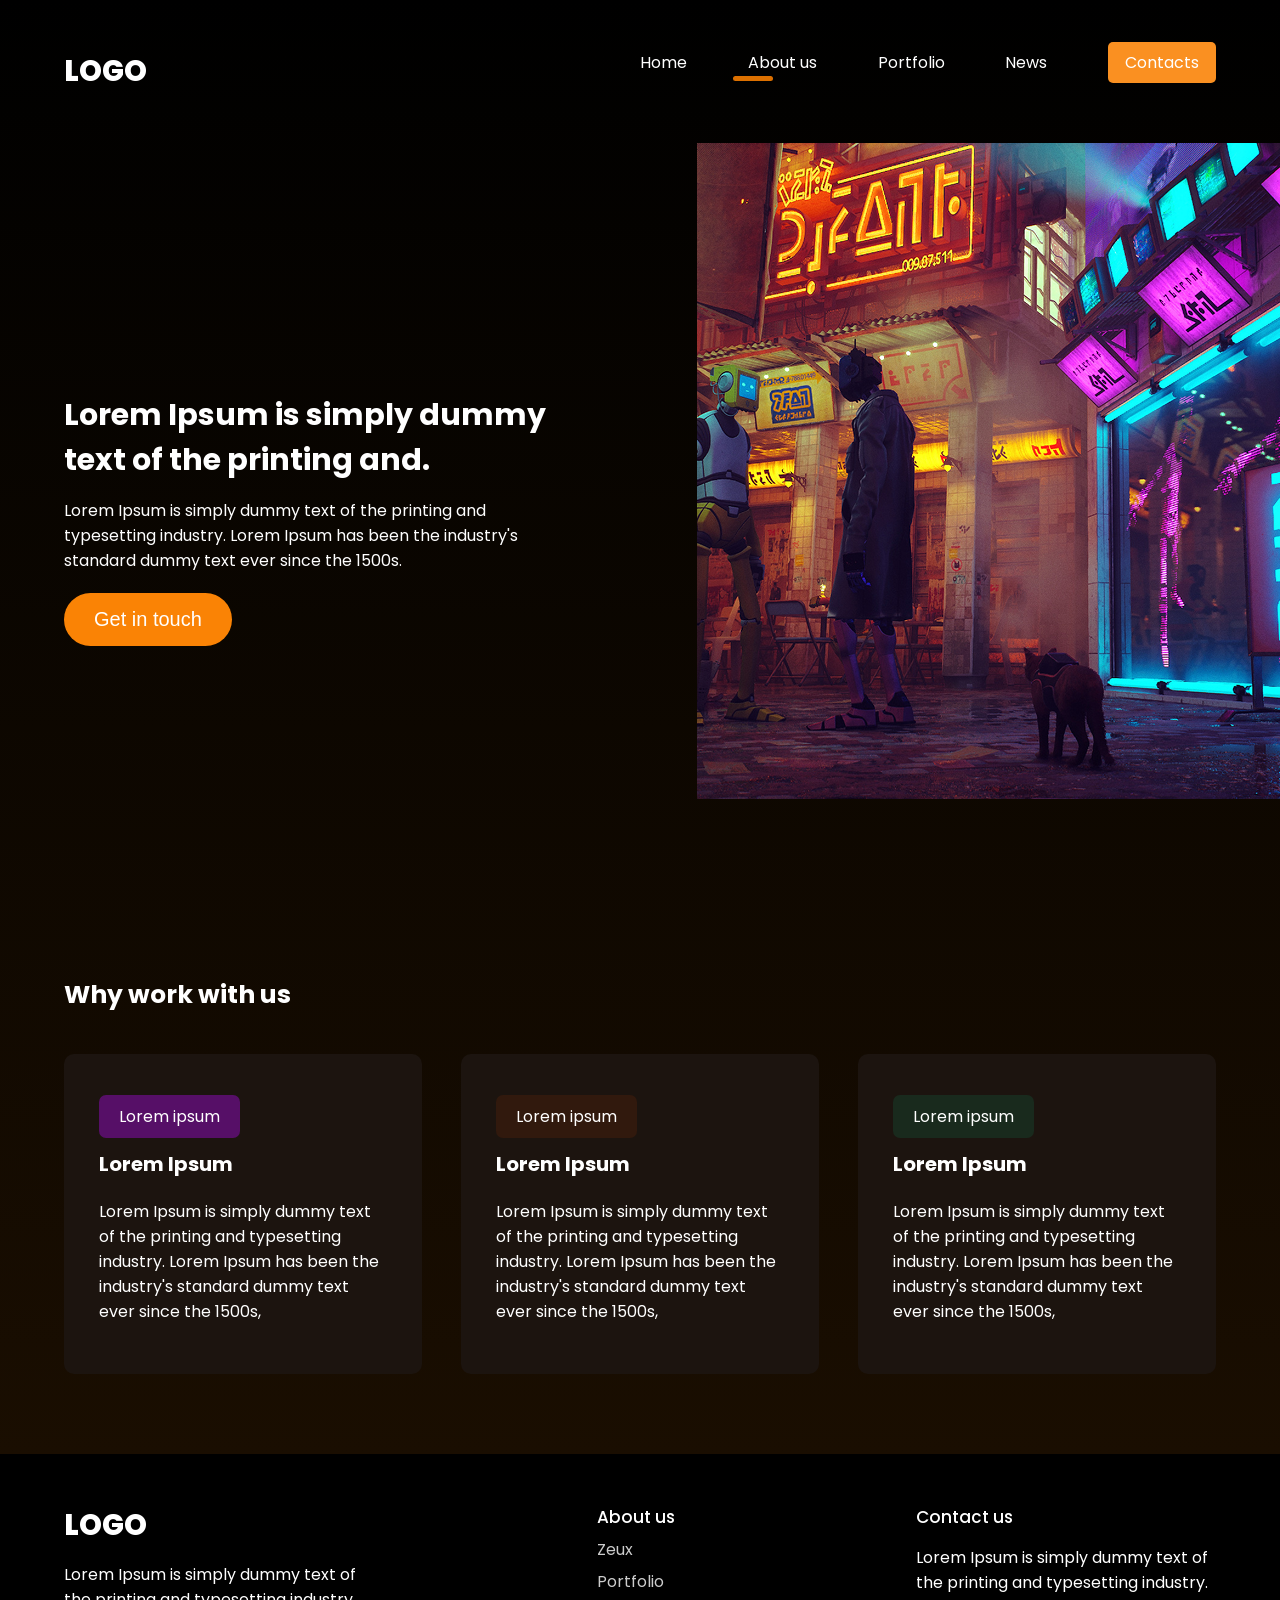
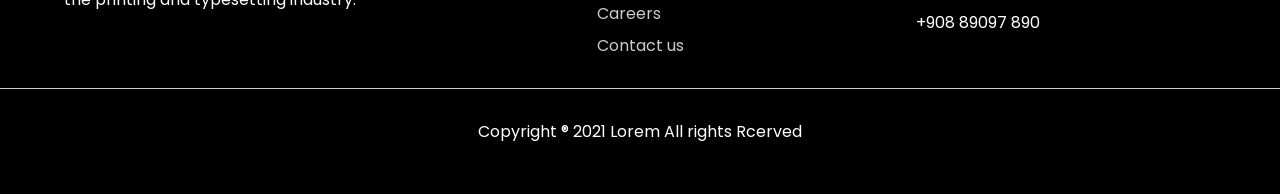
==== about.html @ 0c572fb6 "Add files via upload" ====
<!DOCTYPE html>
<html lang="en">
<head>
    <meta charset="UTF-8">
    <meta name="viewport" content="width=device-width, initial-scale=1.0">
    <title>LogoGame</title>
    <link rel="shortcut icon" href="/Images/favicon.svg" type="image/x-icon">
    <link rel="stylesheet" href="/style.css">
</head>

<body>
    <div class="wrapper">
        <header class="container">
            <span class="logo">logo</span>
            <nav>
                <ul>
                    <li><a href="/">Home</a></li>
                    <li class="active"><a href="/about.html">About us</a></li>
                    <li><a href="#">Portfolio</a></li>
                    <li><a href="#">News</a></li>
                    <li class="btn"><a href="/contacts.html">Contacts</a></li>
                </ul>
            </nav>
        </header>
        
        <div class="hero-about container">
            <div class="info">
                <h1>Lorem Ipsum is simply dummy text of the printing and.</h1>
                <p>Lorem Ipsum is simply dummy text of the printing and typesetting industry. Lorem Ipsum has been the industry's standard dummy text ever since the 1500s.</p>
                <button class="btn">Get in touch</button>
            </div>
            <img src="/Images/about-banner.png" alt="">
        </div>

        <div class="container work">
            <h2>Why work with us</h2>
            <div class="blocks">
               <div class="block">
                    <span class="badge purple">Lorem ipsum</span>
                    <h3>Lorem Ipsum</h3>
                    <p>Lorem Ipsum is simply dummy text of the printing and typesetting industry. Lorem Ipsum has been the industry's standard dummy text ever since the 1500s,</p>   
               </div> 
               <div class="block">
                    <span class="badge brown">Lorem ipsum</span>
                    <h3>Lorem Ipsum</h3>
                    <p>Lorem Ipsum is simply dummy text of the printing and typesetting industry. Lorem Ipsum has been the industry's standard dummy text ever since the 1500s,</p>   
               </div> 
               <div class="block">
                    <span class="badge green">Lorem ipsum</span>
                    <h3>Lorem Ipsum</h3>
                    <p>Lorem Ipsum is simply dummy text of the printing and typesetting industry. Lorem Ipsum has been the industry's standard dummy text ever since the 1500s,</p>   
               </div> 
            </div>
        </div>
    </div>
    <footer>
        <div class="blocks container">
            <div>
                <span class="logo">logo</span>
                <p>Lorem Ipsum is simply dummy text of the printing and typesetting industry. </p>
            </div>
            <div>
                <h4>About us</h4>
                <ul>
                    <li>Zeux</li>
                    <li>Portfolio</li>
                    <li>Careers</li>
                    <li>Contact us</li>
                </ul>
            </div>
            <div>
                <h4>Contact us</h4>
                <p>Lorem Ipsum is simply dummy text of the printing and typesetting industry. </p>
                <p>+908 89097 890</p>
            </div>
        </div>
        <hr>
        <p>Copyright ® 2021 Lorem All rights Rcerved</p>
    </footer>
</body>
</html>
---- style.css ----
@import url('https://fonts.googleapis.com/css2?family=Poppins:wght@400;500;600;800&display=swap');

* {
    margin: 0;
    padding: 0;
}

body {
    font-family: 'Poppins', sans-serif;
    font-weight: 400;
    color: #FFF;
    font-size: 16px;
    background: #000;
}

a {
    text-decoration: none;
}

img {
    max-width: 100%;
}

.wrapper {
    background: linear-gradient(180deg, rgba(0, 0, 0, 1) 0%, rgba(26, 14, 1, 1) 100%);
    width: 100%;
    overflow: hidden;
}

.container {
    max-width: 1400px;
    width: 90%;
    margin: 0 auto;
}

header {
    padding: 50px 0;
}

header .logo, footer .blocks .logo{
    text-transform: uppercase;
    font-size: 29px;
    font-weight: 800;
}

header nav {
    float: right;
    width: 50%;
}

header nav ul {
    list-style: none;
    display: flex;
    justify-content: space-between;
    z-index: 2;
    position: relative;
}

header nav ul li {
    display: inline-block;
}

header nav ul li a {
    color: #FFF;
}

header nav ul li.active::after {
    content: '';
    display: block;
    width: 40px;
    height: 5px;
    background: #DC7000;
    border-radius: 10px;
    position: relative;
    top: 1px;
    left: -15px;
}

header nav ul li:not(.active):not(.btn) a:hover {
    border-bottom: 5px solid #DC7000;

}

header nav ul li.btn a, .email .block button {
    background: #FA9021;
    padding: 9px 17px;
    border-radius: 5px;
    transition: all 500ms ease;
}

header nav ul li.btn a:hover, .email .block button {
    background: #a02604;
}

.hero {
    padding-bottom: 100px;
    position: relative;
    z-index: 1;
}

.hero--info {
    width: 530px;
    padding-top: 70px;
}

.hero--info h2 {
    color: #E87D0E;
    font-size: 20px;
    font-weight: 600;
}

.hero--info h1 {
    font-size: 50px;
    font-weight: 600;
}

.hero--info p {
    font-weight: 500;
    line-height: 170%;
    margin: 30px 0;
}

.hero--info .btn, .hero-about .info .btn {
    background: #FA8305;
    color: #fff;
    border-radius: 50px;
    padding: 15px 30px;
    border: 0;
    transition: all 500ms ease;
    font-size: 20px;
}

.hero--info .btn:hover, .hero-about .info .btn:hover {
    cursor: pointer;
    transform: scale(1.1);
}

.hero img {
    position: absolute;
    top: -150px;
    right: 0;
}


/* Game section */
.trending {
    padding-top: 50px;
}

.trending h3 {
    font-weight: 600;
    font-size: 31px;
}

.trending .see-all, .projects .see-all {
    color: #fff;
    background: #25211D;
    border-radius: 5px;
    padding: 12px 23px;
    float: right;
    display: block;
    transition: all 500ms ease;
}


.trending .see-all:hover, .projects .see-all:hover {
    transform: scale(1.1);
}

.trending .games {
    display: flex;
    justify-content: space-between;
    width: 100%;
    padding: 50px 0;
}

.trending .games span {
    display: block;
    text-align: center;
    margin-top: 20px;
}

.trending .games span img {
    position: relative;
    top: 5px;
    margin-right: 7px;
}

.big-text {
    padding: 50px 0;
    font-size: 35px;
    font-weight: 600;
    text-align: center;
    width: 800px;
}

.banner {
    padding: 80px;

}

.banner h3 {
    font-size: 30px;
    font-weight: 600;
    margin-bottom: 30px;

}

.banner p {
    line-height: 170%;
    margin-bottom: 30px;
    width: 550px;
}

.banner img {
    width: 100%;
    margin-bottom: 30px;
}

/* section for image */

.features {
    background: url('Images/Rectangle\ 5.png') no-repeat center center fixed;
    background-size: cover;
    padding: 80px 0;
}

.features h3, 
.features p {
    margin-bottom: 20px;
    text-align: center;
    max-width: 800px;
    margin-left: auto;
    margin-right: auto;
}

.features h3 {
    font-size: 30px;
}

.features .info {
    display: flex;
    justify-content: center;
    flex-wrap: wrap;
}

.features .info .block {
    text-align: center;
    width: 20%;
    margin: 30px 2%;
}

.features .info .block img {
    margin-bottom: 15px;
}

.projects {
    padding: 100px 0;
}

.projects h3  {
    font-size: 30px;
    text-align: center;
}

.projects p {
    margin: 40px 0;
    text-align: center;
}

.projects .images {
    display: flex;
    justify-content: space-around;
    margin-bottom: 25px;
}

.projects .see-all {
    float: none;
    width: 60px;
    text-align: center;
    margin: 0 auto;
}

/* lower part */
.email {
    padding-bottom: 120px;
}

.email h3 {
    margin-top: 60px;
    font-size: 30px;
}

.email .block {
    background: #1C140F;
    margin-top: 30px;
    border-radius: 10px;
    padding: 40px 3%;
    width: 94%;
    display: flex;
    justify-content: space-between;
    align-items: center;
}

.email .block h4 {
    font-size: 30px;
    font-weight: 500;
}

.email .block p {
    width: 500px;
}

.email .block input {
    background: #fff;
    outline: none;
    border: 0;
    border-radius: 5px;
    width: 380px;
    font-family: 'Poppins', sans-serif;
    font-weight: 400;
    padding: 20px 30px;
    color: #DC7000;
    position: relative;
    right: -105px;
    z-index: 1;
    padding-right: 120px;
}

.email .block input::placeholder {
    color: #DC7000;
}

.email .block button {
    background: #FA8305;
    color: #fff;
    border-radius: 5px;
    padding: 13px 17px;
    border: none;
    cursor: pointer;
    transition: all 500ms ease;
    position: relative;
    z-index: 2;
}

.email .block button:hover {
    background: #a02604;
}

/* about */
.hero-about {
    position: relative;
}

.hero-about .info {
    width: 500px;
    padding: 250px 0;
}

.hero-about .info h1 {
    margin-bottom: 15px;
    font-size: 30px;
}

.hero-about .info .btn {
    margin-top: 20px;
}

.hero-about img{
    position: absolute;
    right: -220px;
    top: 0;
}

.work {
    padding: 80px 0;
}

.work h2{
    font-size: 25px;
    margin-bottom: 40px;
}

.work .blocks {
    display: flex;
    justify-content: space-between;
}

.work .blocks .block {
    width: 25%;
    border-radius: 10px;
    padding: 50px 35px;
    background: #1C140F;
}

.work .blocks .block h3 {
    font-size: 20px;
    margin: 20px 0;
}

.work .blocks .block .badge {
    border-radius: 7px;
    padding: 10px 20px;
}

.work .blocks .block .badge.purple {
    background: #560F67;
}

.work .blocks .block .badge.brown {
    background: #31190D;
}

.work .blocks .block .badge.green {
    background: #192A1D;
}

/* page contacts */
.hero-contacts h1 {
    text-align: center;
    margin-top: 70px;
    margin-bottom: 30px;
    font-size: 33px;
}

.hero-contacts p {
    text-align: center;
}

.hero-contacts img {
    width: 70%;
    margin: 80px 15%;
}

.feedback {
    padding: 70px 0;
    background: #1C140F;
}

.feedback h2 {
    text-align: center;
    font-weight: 500;
    font-size: 30px;
}

.feedback p {
    text-align: center;
    margin-top: 10px;
}

.feedback form {
    margin: 80px auto;
    width: 600px;
}

.feedback form .inline {
    display: flex;
    justify-content: space-between;
}

.feedback form .inline>div {
    width: 50%;
}

.feedback form label {
    color: #4F4F4F;
    font-size: 14px;
}

.feedback form input,
.feedback form textarea{
    background: #2C2420;
    border-radius: 10px;
    border: 0.6px solid #CECECE;
    display: block;
    width: 90%;
    padding: 15px 10px;
    outline: none;
    color: #FFF;
    margin-top: 7px;
    margin-bottom: 20px;
}

.feedback form .one-line {
    width: 96%;
}

.feedback form textarea {
    resize: none;
    height: 200px;
}

.feedback form button {
    background: #DC7000;
    border-radius: 5px;
    border: 0;
    float: right;
    cursor: pointer;
    color: #FFF;
    padding: 15px 35px;
    transition: all 500ms ease;
}

.feedback form button:hover {
    background: #b01414;
}

/* footer */
footer {
    background: #000;
    padding: 50px 0;
}

footer .blocks {
    display: flex;
    justify-content: space-between;
}

footer .blocks p {
    width: 300px;
    margin: 15px 0px;
}

footer .blocks h4 {
    font-weight: 500;
    font-size: 17px;
}

footer .blocks ul {
    list-style: none;
}

footer .blocks ul li {
    margin-top: 7px;
    opacity: 0.8;
}

footer hr {
    margin: 30px 0;
    border: 0;
    height: 0.6px;
    background: #ccc;
}

footer > p {
    text-align: center;
}
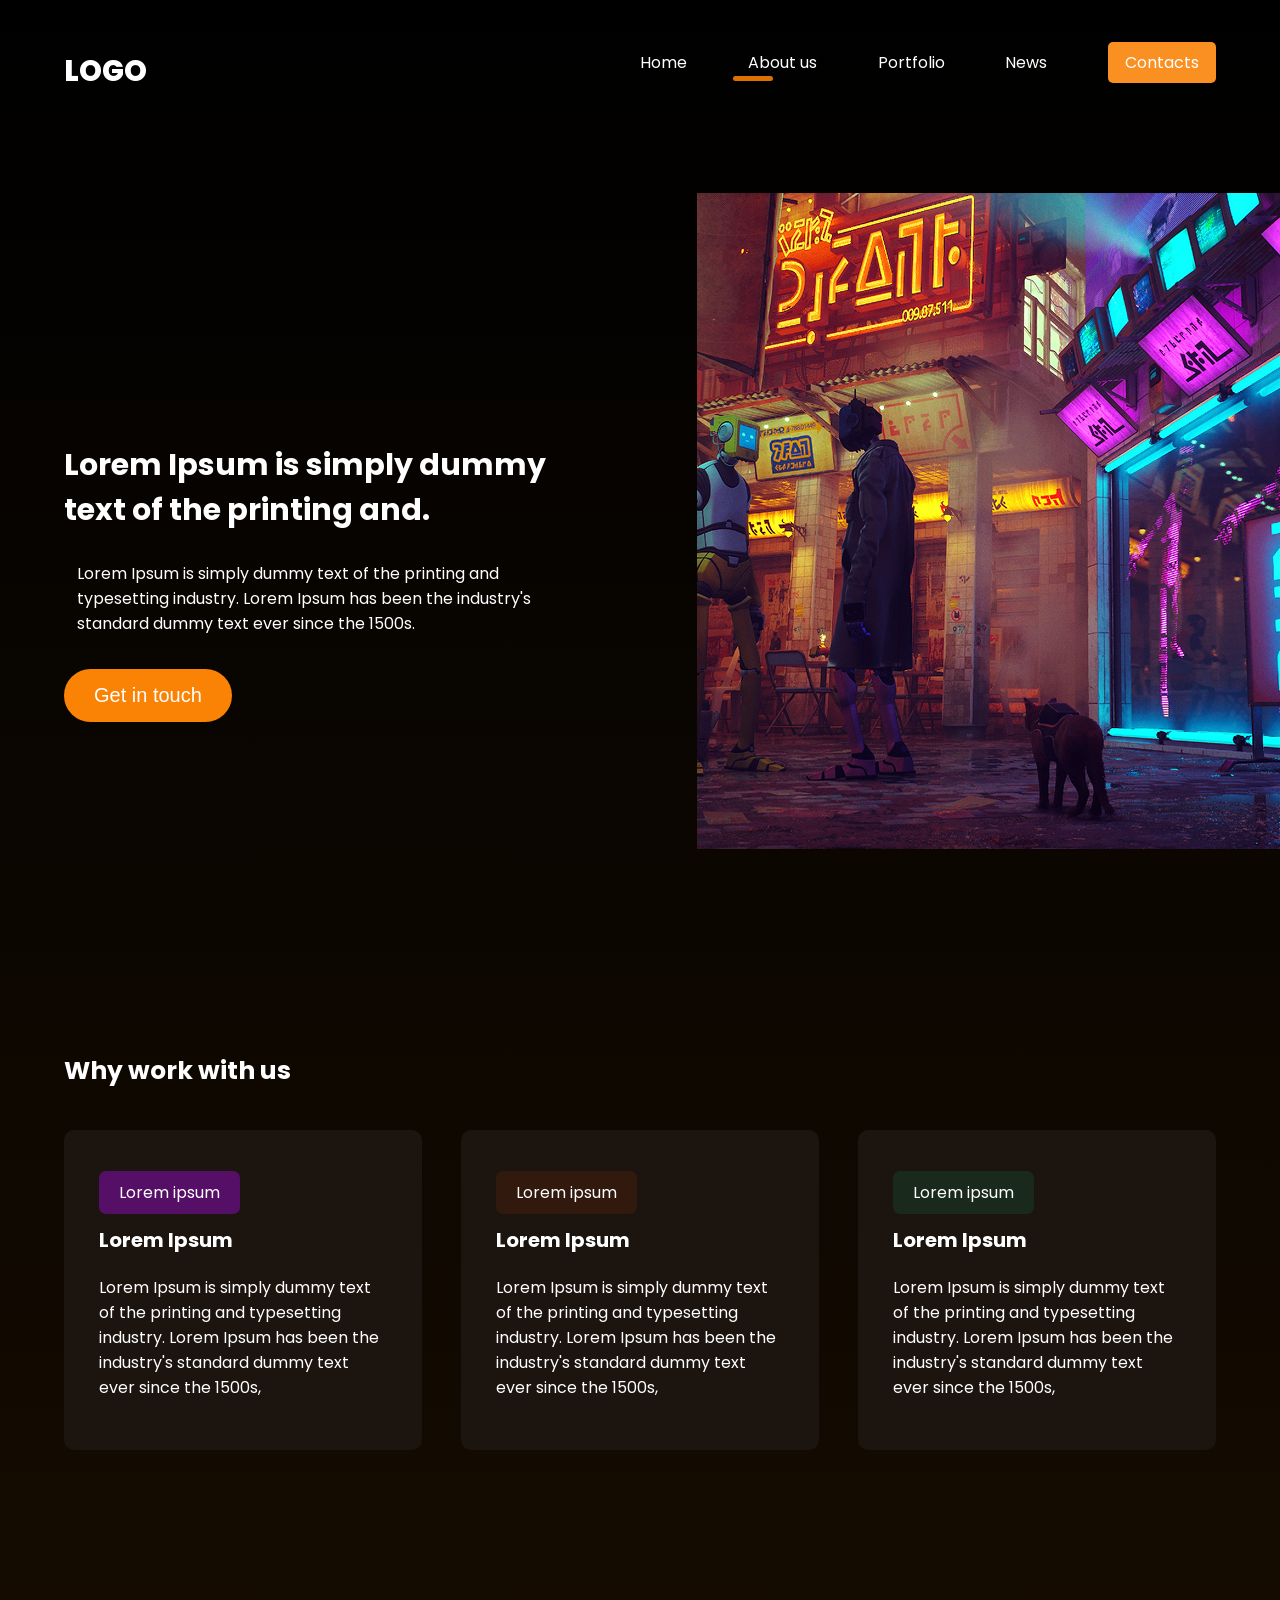
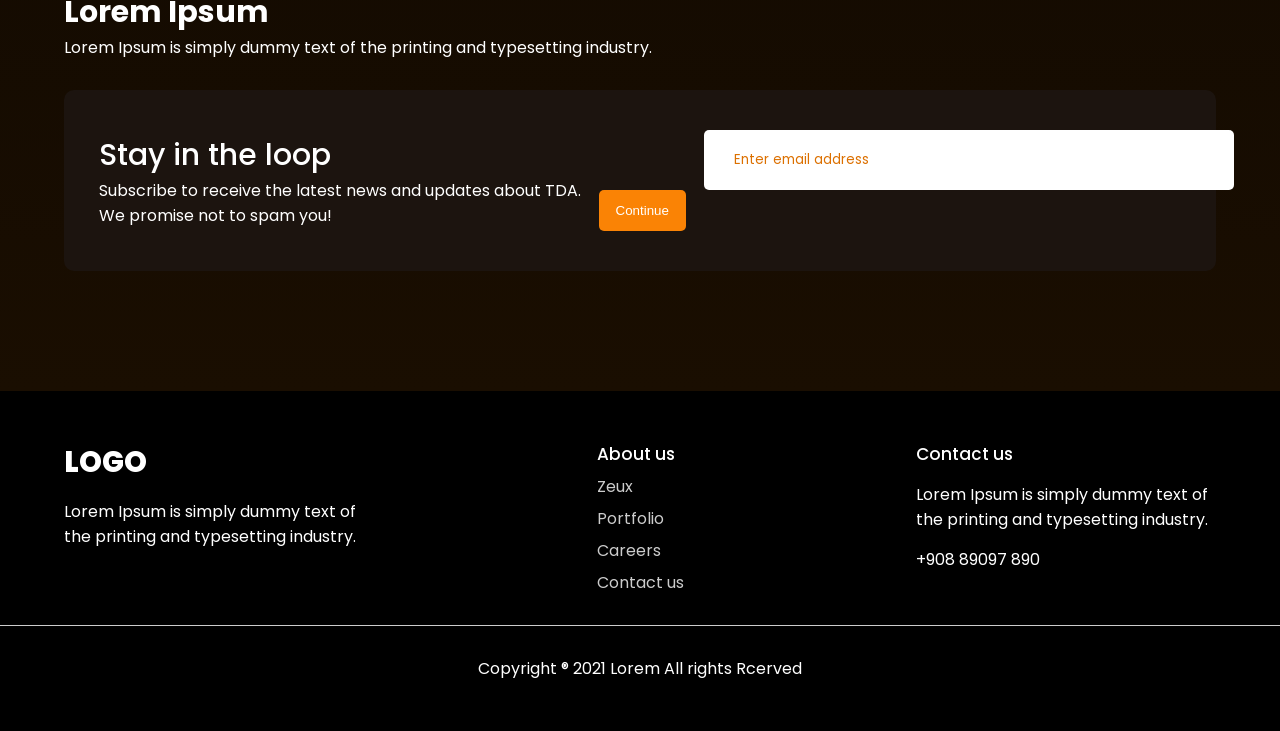
==== commit 6b8c93f6: "Add files via upload" ====
--- a/about.html
+++ b/about.html
@@ -4,8 +4,8 @@
     <meta charset="UTF-8">
     <meta name="viewport" content="width=device-width, initial-scale=1.0">
     <title>LogoGame</title>
-    <link rel="shortcut icon" href="/Images/favicon.svg" type="image/x-icon">
-    <link rel="stylesheet" href="/style.css">
+    <link rel="shortcut icon" href="Images/favicon.svg" type="image/x-icon">
+    <link rel="stylesheet" href="style.css">
 </head>
 
 <body>
@@ -14,11 +14,11 @@
             <span class="logo">logo</span>
             <nav>
                 <ul>
-                    <li><a href="/">Home</a></li>
-                    <li class="active"><a href="/about.html">About us</a></li>
-                    <li><a href="#">Portfolio</a></li>
-                    <li><a href="#">News</a></li>
-                    <li class="btn"><a href="/contacts.html">Contacts</a></li>
+                    <li><a href="index.html">Home</a></li>
+                    <li class="active"><a href="about.html">About us</a></li>
+                    <li><a href="portfolio.html">Portfolio</a></li>
+                    <li><a href="news.html">News</a></li>
+                    <li class="btn"><a href="contacts.html">Contacts</a></li>
                 </ul>
             </nav>
         </header>
@@ -29,7 +29,7 @@
                 <p>Lorem Ipsum is simply dummy text of the printing and typesetting industry. Lorem Ipsum has been the industry's standard dummy text ever since the 1500s.</p>
                 <button class="btn">Get in touch</button>
             </div>
-            <img src="/Images/about-banner.png" alt="">
+            <img src="Images/about-banner.png" alt="">
         </div>
 
         <div class="container work">
@@ -50,6 +50,21 @@
                     <h3>Lorem Ipsum</h3>
                     <p>Lorem Ipsum is simply dummy text of the printing and typesetting industry. Lorem Ipsum has been the industry's standard dummy text ever since the 1500s,</p>   
                </div> 
+            </div>
+        </div>
+
+        <div class="container email">
+            <h3>Lorem Ipsum</h3>
+            <p>Lorem Ipsum is simply dummy text of the printing and typesetting industry. </p>
+            <div class="block">
+                <div>
+                    <h4>Stay in the loop</h4>
+                    <p>Subscribe to receive the latest news and updates about TDA. We promise not to spam you! </p>
+                </div>
+                <div>
+                    <input type="email" id="emailFileld" placeholder="Enter email address">
+                    <button onclick="checkEmail()">Continue</button>
+                </div>
             </div>
         </div>
     </div>
@@ -77,5 +92,14 @@
         <hr>
         <p>Copyright ® 2021 Lorem All rights Rcerved</p>
     </footer>
+
+    <script>
+        function checkEmail(){
+            let email = document.querySelector('#emailFileld').value;
+            if(!email.includes('@')) alert('Нет символа @');
+            else if(!email.includes('.')) alert('Нет символа .');
+            else alert('Все отлично!');
+        }
+    </script>
 </body>
 </html>
--- a/style.css
+++ b/style.css
@@ -120,7 +120,7 @@
     margin: 30px 0;
 }
 
-.hero--info .btn, .hero-about .info .btn {
+.hero--info .btn, .hero-about .info .btn, .hero-abouts .infos .btn, .hero-abouts .infos-two .btn-two {
     background: #FA8305;
     color: #fff;
     border-radius: 50px;
@@ -130,7 +130,7 @@
     font-size: 20px;
 }
 
-.hero--info .btn:hover, .hero-about .info .btn:hover {
+.hero--info .btn:hover, .hero-about .info .btn:hover, .hero-abouts .infos .btn:hover, .hero-abouts .infos-two .btn-two:hover {
     cursor: pointer;
     transform: scale(1.1);
 }
@@ -242,6 +242,7 @@
     display: flex;
     justify-content: center;
     flex-wrap: wrap;
+    margin-left: 210px;
 }
 
 .features .info .block {
@@ -415,6 +416,536 @@
     background: #192A1D;
 }
 
+/* page portfolio */
+.hero-portfolio {
+    display: flex;
+    justify-content: center;
+    align-items: center;
+    margin-top: -120px;
+}
+
+.hero-portfolio, .info p {
+    display: flex;
+    justify-content: center;
+    padding: 13px;
+}
+
+
+.experience > div {
+    display: flex;
+    justify-content: space-between;
+    align-items: center;
+    width: 100%;
+    gap: 20px;
+}
+
+.experience .block {
+    display: flex;
+    flex-wrap: wrap;
+    gap: 15px;
+    flex: 1;
+}
+
+.experience .block:not(:last-child) {
+    margin-right: 100px;
+    border-right: 2px solid #EEEFF2;
+    padding-right: 50px;
+}
+
+.experience {
+    background: #1C140F;
+    margin-top: 40px;
+    border-radius: 10px;
+    padding: 40px 5%;
+    width: 50%;
+    display: flex;
+    justify-content: space-between;
+    align-items: center;
+}
+
+.banner-play {
+    display: flex;
+    align-items: flex-start;
+    gap: 60px;
+    padding: 70px 0;
+    
+}
+
+
+.banner-play .spider {
+    margin-top: 70px;
+    margin-left: -10px;
+    max-width: 100%; 
+    height: 50%;
+}
+
+.banner-content {
+    display: flex;
+    flex-direction: column;
+    gap: 16px;
+    margin-top: 200px;
+}
+
+.banner-play h3 {
+    margin-top: -130px;
+    font-size: 28px;
+    font-weight: 700;
+    line-height: 1.5;
+    width: 350px;
+    
+}
+
+.banner-play p {
+    font-size: 15px;
+    line-height: 170%;
+    opacity: 0.85;
+    margin-bottom: 20px;
+    margin-top: 0px;
+    width: 450px;
+}
+
+.list-info {
+    list-style-type: none;
+    padding: 0;    
+}
+
+.list-info li {
+    display: flex;
+    align-items: center;
+    margin-top: 15px;
+    margin-bottom: 10px;
+    gap: 10px;
+    
+}
+
+.list-info img {
+    width: 30px;
+    height: auto;
+}
+
+
+
+/* portfolio banner-image */
+.banner-info {
+    display: flex;
+    align-items: center;
+    gap: 20px;
+    margin-bottom: 8px;
+    margin-top: 70px;
+}
+
+.hero-abouts {
+    position: relative;
+}
+
+.hero-abouts .infos {
+    width: 550px;
+    padding: 50px 0px;
+}
+
+.hero-abouts .infos h1 {
+    margin-bottom: 30px;
+    font-size: 30px;
+}
+
+.hero-abouts p {
+    margin-bottom: 30px;
+}
+
+.hero-abouts .infos .btn {
+    margin-top: 0px;
+    border-radius: 0px;
+}
+
+.hero-abouts img {
+    width: 500px;
+    position: absolute;
+    right: 250px;
+    top: 50px;
+}
+
+
+
+.hero-abouts .infos-two {
+    padding: 50px 0px;
+    margin-left: 600px; 
+    margin-bottom: 183px;
+    margin-top: 189px;
+}
+
+
+.hero-abouts .infos-two h1 {
+    margin-bottom: 30px;
+    font-size: 30px;
+    width: 500px;
+}
+
+.hero-abouts .infos-two p {
+    margin-bottom: 30px;
+    width: 500px;
+}
+
+.hero-abouts .two {
+    position: absolute;
+    width: 450px;
+    right: 950px;
+    top: 30px;
+    
+}
+
+.hero-abouts .infos-two .btn-two {
+    margin-bottom: 0px;
+    border-radius: 0;
+}
+
+
+/* portfolio customer container */
+.customer-container .info-customer  {
+    margin-top: -28%;
+    width: 520px;
+    margin-left: auto;
+    margin-right: auto;
+    text-align: center;
+    
+}
+
+.customer-container .info-customer h1 {
+    padding-bottom: 20px;
+
+}
+
+.card-container {
+    display: flex;
+    flex-direction: row;
+    gap: 30px;
+    justify-content: center;
+    padding: 20px;
+    margin-top: 98px;
+}
+
+.card {
+    width: 400px;
+    flex-shrink: 0; 
+    border: 2px solid #fff;
+    padding: 25px;
+    border-radius: 10px;
+    color: white;
+    transition: background-color 0.4s ease, border-color 0.4s ease, transform 0.5s ease;
+    cursor: pointer;
+}
+
+.card:hover {
+    border-color: #DC7000;
+    background-color: #0F0901;
+    transform: scale(1.05);
+    box-shadow: 0 10px 20px rgba(0, 0, 0, 0.5);
+}
+
+.user-info {
+    display: flex;
+    align-items: center;
+    gap: 15px;
+}
+
+.card-header {
+    display: flex;
+    justify-content: space-between;
+    gap: 5px;
+    margin-bottom: 20px;
+}
+
+.rating {
+    display: flex;
+    flex-direction: row;
+    align-items: center;
+    gap: 10px;
+}
+
+.rating span {
+    line-height: 1;
+}
+
+.rating span img {
+    width: 16px;
+    height: auto;
+    display: block;
+}
+
+.name-location p {
+    color: gray;
+}
+
+.customer-container {
+    color: #fff;
+    background: #1C140F;
+    border-radius: 0px;
+    padding: 400px 400px;
+    float: left, right;
+    display: block;
+    margin-top: 128px;
+    margin-bottom: 120px;
+    width: auto;
+    height: 50px;
+}
+
+/* portfolio controls-card */
+
+.controls {
+    display: flex;
+    justify-content: space-between;
+    align-items: center;
+    margin-top: 100px;
+    padding-bottom: 0 50px;
+}
+
+.dots {
+    display: flex;
+    gap: 10px;
+    align-items: center;
+    margin-left: -180px;
+}
+
+.dot {
+    width: 15px;
+    height: 15px;
+    flex-shrink: 0;
+    background-color: #DDE0E4;
+    border-radius: 50%;
+}
+
+.dot.active {
+    width: 45px;
+    border-radius: 15px;
+    flex-shrink: 0;
+    background-color: #DC7000;
+}
+
+.dots::after {
+    content: none !important;
+    display: none !important;
+}
+
+.arrows {
+    display: flex;
+    gap: 20px;
+}
+
+.arrow {
+    width: 60px;
+    height: 60px;
+    border-radius: 50%;
+    border: 1px solid #DC7000;
+    background: transparent;
+    display: flex;
+    justify-content: center;
+    align-items: center;
+    cursor: pointer;
+    transition: all 0.5s ease;
+}
+
+.arrow:hover {
+    background-color: #DC7000;
+    transform: scale(1.1);
+    transition: all 0.5s ease; 
+}
+
+.arrow:hover img {
+    filter: brightness(0) invert(1);
+    transform: scale(1.1);
+}
+
+/* page news */
+
+.hero-news.container, .info {
+    width: 942px;
+    align-items: center;
+    margin-top: 50px;
+}
+
+.search.container {
+    display: flex;
+    justify-content: center;
+    align-items: center;
+    margin-top: 74px;
+    background-color: #1C140F;
+    width: 400px;
+    height: 49px;
+    border-radius: 10px;
+}
+
+.search.container img {
+    margin-left: -170px;
+}
+
+.search.container input {
+    background: transparent;
+    border: none;
+    outline: none;
+    color: #fff;
+    margin-left: 10px;
+    
+}
+
+.hero-block {
+    display: flex;
+    justify-content: space-between;
+    align-items: flex-start;
+    gap: 50px;
+    padding: 40px;
+    max-width: 1200px;
+    margin: 0 auto;
+}
+
+.left.side {
+    margin-left: -180px;
+}
+
+.right.side {
+    margin-top: 90px;
+    margin-left: 72px;
+}
+/* banner one two */
+
+.hero-block .left.side .banner.one.container img {
+    width: 587px;
+    height: 295px;
+    margin-top: 1px;
+}
+    
+
+.hero-block .left.side .banner.one.container .article-info .auth {
+    display: inline-flex;
+    align-items: center;
+    justify-content: center;
+    width: 164px;
+    height: 48px;
+    background: #2351F5;
+}
+
+.banner.one.container .article-info .read-time {
+    margin-left: 20px;
+}
+
+.banner.one.container h1 {
+    width: 590px;
+    height: 90px;
+    margin-top: 21px;
+}
+
+.banner.one.container p {
+    margin-top: 30px;
+}
+
+.banner.one.container hr {
+    margin-top: 90px;
+    width: 587px;
+}
+
+.banner.two.container img {
+    width: 587px;
+    height: 295px;
+    margin-top: -70px;
+}
+    
+
+.banner.two.container .article-info .auth {
+    display: inline-flex;
+    align-items: center;
+    justify-content: center;
+    width: 164px;
+    height: 48px;
+    background: #2351F5;
+}
+
+.banner.two.container .article-info .read-time {
+    margin-left: 20px;
+}
+
+.banner.two.container h1 {
+    width: 590px;
+    height: 90px;
+    margin-top: 21px;
+}
+
+.banner.two.container p {
+    margin-top: 30px;
+    margin-bottom: -20px;
+}
+
+/* article */
+
+.article-list {
+    list-style: none;
+}
+
+.article-item {
+    display: flex;
+    align-items: flex-start;
+    gap: 31px;
+    margin-bottom: 50px;
+}
+
+.article-item img {
+    width: 195px;
+    height: 183px;
+    object-fit: cover;
+}
+
+.article-content {
+    display: flex;
+    flex-direction: column;
+    gap: 31px;
+}
+
+.read-time {
+    margin-left: 16px;
+}
+
+.auth.pink {
+    display: inline-flex;
+    align-items: center;
+    justify-content: center;
+    width: 138px;
+    height: 40px;
+    background-color: #FF8484;
+}
+
+.auth.blue {
+    display: inline-flex;
+    align-items: center;
+    justify-content: center;
+    width: 138px;
+    height: 40px;
+    background-color: #2351F5;
+}
+
+.auth.orange {
+    display: inline-flex;
+    align-items: center;
+    justify-content: center;
+    width: 138px;
+    height: 40px;
+    background-color: #FF7C32;
+}
+
+.auth.green {
+    display: inline-flex;
+    align-items: center;
+    justify-content: center;
+    width: 138px;
+    height: 40px;
+    background-color: #23A54F;
+}
+
+.auth.violet {
+    display: inline-flex;
+    align-items: center;
+    justify-content: center;
+    width: 138px;
+    height: 40px;
+    background-color: #9921C3;
+}
+
 /* page contacts */
 .hero-contacts h1 {
     text-align: center;
@@ -505,6 +1036,7 @@
     background: #b01414;
 }
 
+
 /* footer */
 footer {
     background: #000;
